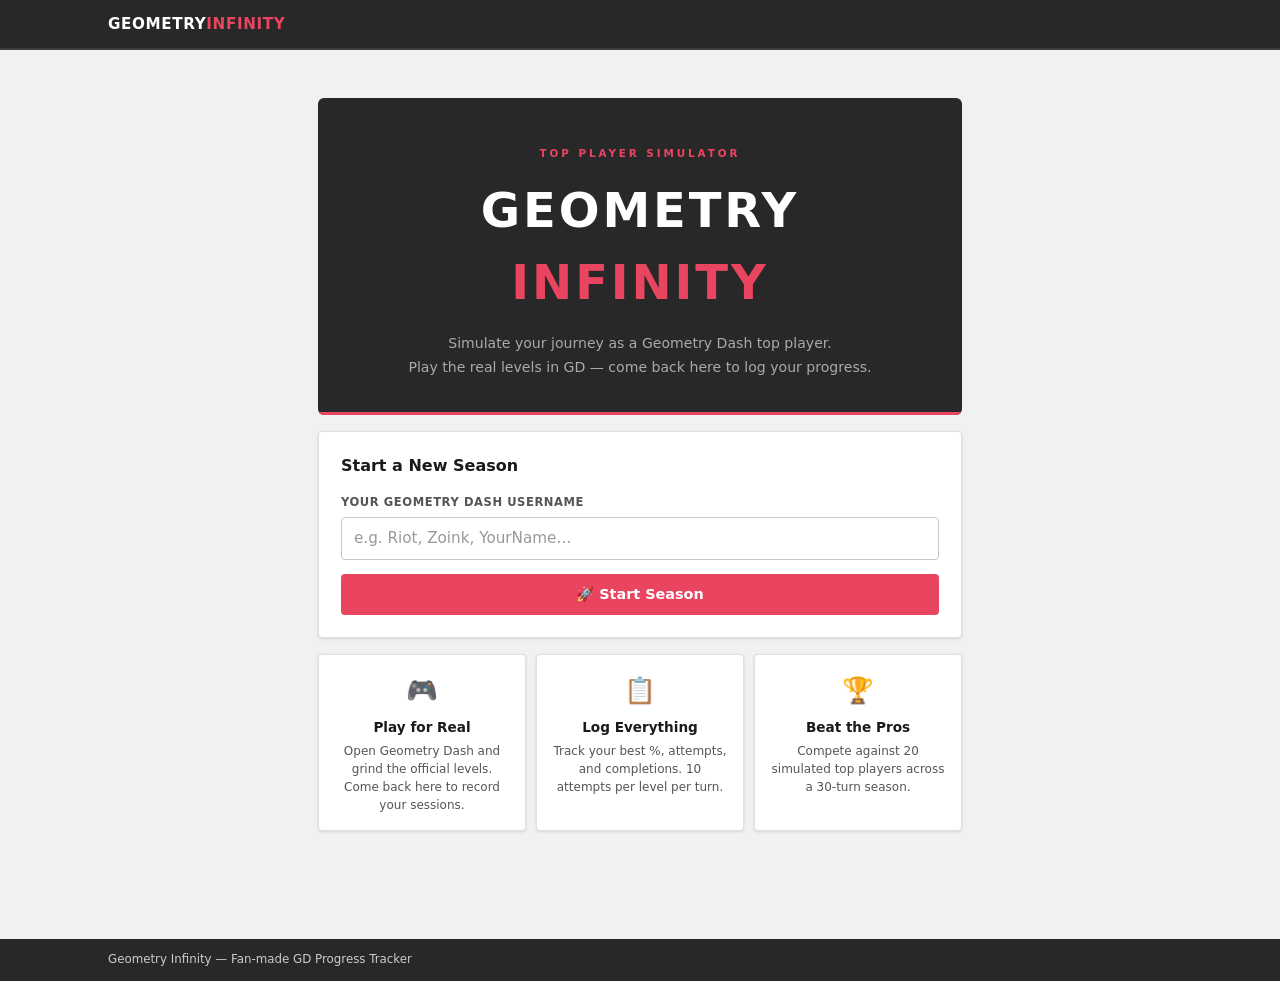
==== index.html @ 6f135b27 "Add Geometry Infinity project and README" ====
<!DOCTYPE html>
<html lang="en">
<head>
  <meta charset="UTF-8">
  <meta name="viewport" content="width=device-width, initial-scale=1.0">
  <title>Geometry Infinity</title>
  <link rel="stylesheet" href="style.css">
</head>
<body class="index-body" data-page="index">

  <header class="site-header">
    <div class="header-inner">
      <div class="logo">GEOMETRY<span>INFINITY</span></div>
    </div>
    <div class="turn-bar-wrap"><div class="turn-bar-fill" style="width:0%"></div></div>
  </header>

  <main class="index-main">

    <div class="hero-card">
      <div class="hero-eyebrow">Top Player Simulator</div>
      <h1 class="hero-title">GEOMETRY <span>INFINITY</span></h1>
      <p class="hero-desc">
        Simulate your journey as a Geometry Dash top player.<br>
        Play the real levels in GD — come back here to log your progress.
      </p>
    </div>

    <div id="continue-section" class="continue-card" style="display:none">
      <div class="continue-info">
        <div>Continue as <strong id="continue-nick">—</strong></div>
        <div class="turn-info">Turn <span id="continue-turn">?</span> / 30</div>
      </div>
      <div class="continue-btns">
        <button class="btn btn-primary btn-lg" onclick="continueGame()">▶ Continue</button>
        <button class="btn btn-ghost" onclick="confirmNewGame()">New Season</button>
      </div>
    </div>

    <div class="form-card">
      <div class="form-card-title">Start a New Season</div>
      <div class="input-group">
        <label class="input-label" for="nick-input">Your Geometry Dash Username</label>
        <input type="text" id="nick-input" class="text-input"
               placeholder="e.g. Riot, Zoink, YourName…"
               maxlength="20" autocomplete="off" spellcheck="false">
        <div id="nick-error" class="input-error" style="display:none"></div>
      </div>
      <button class="btn btn-primary btn-lg btn-full" onclick="startNewGame()">🚀 Start Season</button>
    </div>

    <div class="info-grid">
      <div class="info-card">
        <div class="info-icon">🎮</div>
        <div class="info-title">Play for Real</div>
        <div class="info-desc">Open Geometry Dash and grind the official levels. Come back here to record your sessions.</div>
      </div>
      <div class="info-card">
        <div class="info-icon">📋</div>
        <div class="info-title">Log Everything</div>
        <div class="info-desc">Track your best %, attempts, and completions. 10 attempts per level per turn.</div>
      </div>
      <div class="info-card">
        <div class="info-icon">🏆</div>
        <div class="info-title">Beat the Pros</div>
        <div class="info-desc">Compete against 20 simulated top players across a 30-turn season.</div>
      </div>
    </div>

  </main>

  <footer class="site-footer">
    <div class="footer-inner"><span>Geometry Infinity — Fan-made GD Progress Tracker</span></div>
  </footer>

  <script src="game.js"></script>
</body>
</html>
---- style.css ----
/* =====================================================
   GEOMETRY INFINITY — style.css
   Layout exato do Pointercrate: fundo claro, header escuro
   ===================================================== */

:root {
  --bg:          #f1f1f1;
  --card:        #ffffff;
  --header-bg:   #282828;
  --header-text: #cccccc;
  --accent:      #e94560;
  --accent-dark: #c0392b;
  --accent-light:#fde8ec;
  --text:        #1a1a1a;
  --text-sub:    #555555;
  --text-dim:    #999999;
  --border:      #e0e0e0;
  --border-dark: #c8c8c8;
  --tab-bar-bg:  #f9f9f9;
  --sidebar-bg:  #ffffff;
  --shadow:      0 1px 3px rgba(0,0,0,0.12);
  --shadow-md:   0 2px 8px rgba(0,0,0,0.12);
  --radius:      4px;
  --gold:        #f5a623;
  --silver:      #8e8e8e;
  --bronze:      #a0522d;
  --green:       #27ae60;
  --red-err:     #e53935;
  --transition:  0.15s ease;
}

*, *::before, *::after { box-sizing: border-box; margin: 0; padding: 0; }
html { scroll-behavior: smooth; }
body {
  font-family: 'Segoe UI', system-ui, -apple-system, sans-serif;
  background: var(--bg);
  color: var(--text);
  font-size: 14px;
  line-height: 1.5;
  min-height: 100vh;
}
input, button, select { font: inherit; }
a { color: var(--accent); text-decoration: none; }
a:hover { text-decoration: underline; }

/* ─── HEADER (dark, like Pointercrate) ─── */
.site-header {
  background: var(--header-bg);
  position: sticky;
  top: 0;
  z-index: 200;
}
.header-inner {
  max-width: 1100px;
  margin: 0 auto;
  padding: 0 18px;
  height: 48px;
  display: flex;
  align-items: center;
  justify-content: space-between;
  gap: 16px;
}
.logo {
  font-weight: 900;
  font-size: 0.95rem;
  letter-spacing: 0.04em;
  color: #ffffff;
  user-select: none;
  display: flex;
  align-items: baseline;
  gap: 0;
  flex-shrink: 0;
}
.logo span { color: var(--accent); }

.header-center {
  display: flex;
  align-items: center;
  gap: 20px;
  font-size: 0.78rem;
  color: var(--header-text);
}
.header-center strong { color: #fff; }

.header-right {
  display: flex;
  align-items: center;
  gap: 10px;
  flex-shrink: 0;
}

.turn-badge {
  font-size: 0.76rem;
  font-weight: 700;
  color: var(--header-text);
  background: rgba(255,255,255,0.1);
  border: 1px solid rgba(255,255,255,0.15);
  border-radius: 30px;
  padding: 3px 11px;
  white-space: nowrap;
}

/* Turn progress bar */
.turn-bar-wrap { height: 2px; background: rgba(255,255,255,0.1); }
.turn-bar-fill  {
  height: 100%;
  background: var(--accent);
  transition: width 0.5s ease;
}

/* ─── TAB BAR (white strip with 3 tabs, like Pointercrate) ─── */
.tab-bar {
  background: var(--tab-bar-bg);
  border-bottom: 1px solid var(--border);
}
.tab-bar-inner {
  max-width: 1100px;
  margin: 0 auto;
  padding: 0 18px;
  display: flex;
  align-items: stretch;
}
.tab-btn {
  background: none;
  border: none;
  border-bottom: 2px solid transparent;
  color: var(--text-sub);
  font-size: 0.85rem;
  font-weight: 600;
  padding: 12px 20px;
  cursor: pointer;
  transition: all var(--transition);
  white-space: nowrap;
}
.tab-btn:hover   { color: var(--text); }
.tab-btn.active  {
  color: var(--accent);
  border-bottom-color: var(--accent);
}

/* ─── PAGE CONTENT ─── */
.page-content {
  max-width: 1100px;
  margin: 0 auto;
  padding: 18px 18px 40px;
}
.tab-pane { display: none; }
.tab-pane.active { display: block; }

/* ─── MAIN LIST TAB: content + sidebar ─── */
.list-layout {
  display: grid;
  grid-template-columns: 1fr 270px;
  gap: 16px;
  align-items: start;
}

/* ─── LEVEL CARDS (exact Pointercrate look) ─── */
.level-list {
  display: flex;
  flex-direction: column;
  gap: 8px;
}

.level-card {
  display: flex;
  background: var(--card);
  border: 1px solid var(--border);
  border-radius: var(--radius);
  overflow: hidden;
  box-shadow: var(--shadow);
  transition: box-shadow var(--transition);
  min-height: 88px;
}
.level-card:hover { box-shadow: var(--shadow-md); }
.level-card.complete { border-left: 3px solid var(--green); }
.level-card.player-verified { border-left: 3px solid var(--gold); }

/* Thumbnail — left side */
.level-thumb {
  width: 135px;
  min-width: 135px;
  height: 88px;
  position: relative;
  overflow: hidden;
  flex-shrink: 0;
}
.level-thumb-img {
  width: 100%;
  height: 100%;
  object-fit: cover;
  display: block;
}
.diff-badge {
  position: absolute;
  bottom: 4px;
  right: 4px;
  font-size: 0.6rem;
  font-weight: 800;
  text-transform: uppercase;
  letter-spacing: 0.05em;
  background: rgba(0,0,0,0.65);
  color: #fff;
  padding: 1px 5px;
  border-radius: 3px;
}

/* Card info — right side */
.level-info {
  flex: 1;
  padding: 10px 14px;
  display: flex;
  flex-direction: column;
  gap: 3px;
  min-width: 0;
}

/* "#1 – Level Name" row */
.level-rank-name {
  font-size: 1.05rem;
  font-weight: 700;
  color: var(--text);
  line-height: 1.2;
  display: flex;
  align-items: center;
  gap: 8px;
  flex-wrap: wrap;
}
.level-rank-name .rank-num { color: var(--text); }
.level-id-tag {
  font-size: 0.7rem;
  font-weight: 600;
  color: var(--text-dim);
  background: #f0f0f0;
  border: 1px solid var(--border);
  padding: 1px 6px;
  border-radius: 3px;
  letter-spacing: 0.03em;
}

/* "verified by Name" row */
.level-verifier {
  font-size: 0.8rem;
  color: var(--text-sub);
}
.level-verifier a, .level-verifier .verifier-name { color: var(--accent); font-weight: 600; }

/* Status / progress row */
.level-status-row {
  font-size: 0.78rem;
  color: var(--text-sub);
  margin-top: 2px;
  display: flex;
  align-items: center;
  gap: 8px;
  flex-wrap: wrap;
}
.status-complete {
  color: var(--green);
  font-weight: 700;
}
.status-record {
  color: #e65100;
  font-weight: 700;
  background: #fff3e0;
  border: 1px solid #ffe0b2;
  border-radius: 3px;
  padding: 1px 6px;
  font-size: 0.72rem;
}
.progress-bar-wrap {
  width: 140px;
  height: 6px;
  background: #e8e8e8;
  border-radius: 3px;
  overflow: hidden;
  position: relative;
  display: inline-block;
}
.progress-bar-fill {
  height: 100%;
  background: var(--accent);
  border-radius: 3px;
  transition: width 0.4s ease;
}

/* Action button */
.level-action { margin-top: 4px; }

/* NPC tags */
.npc-progress-row { display: flex; flex-wrap: wrap; gap: 3px; margin-top: 3px; }
.npc-tag {
  font-size: 0.62rem;
  padding: 1px 5px;
  border-radius: 3px;
  border: 1px solid;
  cursor: default;
}
.npc-done { background: #edfaed; border-color: #b2dfb2; color: #2e7d32; }
.npc-wip  { background: #fff8e1; border-color: #ffe082; color: #f57f17; }
.npc-more { font-size: 0.62rem; color: var(--text-dim); align-self: center; padding: 1px 3px; }

/* Empty list message */
.list-empty {
  background: var(--card);
  border: 1px solid var(--border);
  border-radius: var(--radius);
  padding: 32px;
  text-align: center;
  color: var(--text-dim);
  font-size: 0.88rem;
  box-shadow: var(--shadow);
}

/* ─── SIDEBAR (white box, like Pointercrate's List Editors) ─── */
.sidebar { display: flex; flex-direction: column; gap: 12px; }

.sidebar-box {
  background: var(--card);
  border: 1px solid var(--border);
  border-radius: var(--radius);
  box-shadow: var(--shadow);
  overflow: hidden;
}
.sidebar-box-title {
  font-size: 0.95rem;
  font-weight: 700;
  text-align: center;
  padding: 12px 14px 10px;
  border-bottom: 1px solid var(--border);
  color: var(--text);
}
.sidebar-box-body { padding: 12px 14px; }

/* Profile stats */
.profile-stat {
  display: flex;
  justify-content: space-between;
  align-items: center;
  padding: 5px 0;
  border-bottom: 1px solid #f0f0f0;
  font-size: 0.8rem;
}
.profile-stat:last-child { border-bottom: none; }
.profile-label { color: var(--text-sub); }
.profile-value { font-weight: 700; color: var(--text); }
.profile-rank { color: var(--accent); font-size: 1rem; font-weight: 800; }

.completed-tags { display: flex; flex-wrap: wrap; gap: 4px; margin-top: 8px; }
.completed-tag {
  background: #edfaed;
  border: 1px solid #b2dfb2;
  color: #2e7d32;
  font-size: 0.64rem;
  padding: 2px 6px;
  border-radius: 3px;
}

/* Rule notice in sidebar */
.rule-notice {
  background: #fff8e1;
  border: 1px solid #ffe082;
  border-radius: var(--radius);
  padding: 10px 12px;
  font-size: 0.78rem;
  color: #5d4037;
  line-height: 1.6;
}
.rule-notice strong { color: #bf360c; }

/* ─── STATS VIEWER TAB ─── */
.stats-layout {
  display: grid;
  grid-template-columns: 260px 1fr;
  gap: 16px;
  align-items: start;
}
.stats-ranking-panel {
  background: var(--card);
  border: 1px solid var(--border);
  border-radius: var(--radius);
  box-shadow: var(--shadow);
  overflow: hidden;
}
.stats-ranking-title {
  padding: 12px 14px;
  font-weight: 700;
  font-size: 0.88rem;
  border-bottom: 1px solid var(--border);
  color: var(--text-sub);
  text-transform: uppercase;
  letter-spacing: 0.06em;
}
.stats-ranking-list { max-height: 520px; overflow-y: auto; }
.stats-row {
  display: flex;
  align-items: center;
  gap: 6px;
  padding: 7px 14px;
  border-bottom: 1px solid #f5f5f5;
  cursor: pointer;
  transition: background var(--transition);
  font-size: 0.82rem;
}
.stats-row:hover { background: var(--accent-light); }
.stats-row.selected { background: var(--accent-light); border-left: 3px solid var(--accent); }
.stats-row-num { width: 28px; font-weight: 700; color: var(--text-sub); flex-shrink: 0; }
.stats-row-name { flex: 1; font-weight: 600; overflow: hidden; text-overflow: ellipsis; white-space: nowrap; }
.stats-row-score { color: var(--text-dim); font-size: 0.75rem; white-space: nowrap; }
.stats-row.player-row { background: #fff0f3; font-weight: 700; }
.stats-row.player-row.selected { background: #ffe0e6; }

.stats-row-num.gold   { color: var(--gold); }
.stats-row-num.silver { color: var(--silver); }
.stats-row-num.bronze { color: var(--bronze); }

.stats-profile-panel {
  background: var(--card);
  border: 1px solid var(--border);
  border-radius: var(--radius);
  box-shadow: var(--shadow);
  padding: 20px 24px;
}
.stats-profile-name {
  font-size: 1.4rem;
  font-weight: 800;
  margin-bottom: 14px;
  color: var(--text);
}
.stats-profile-meta {
  display: grid;
  grid-template-columns: 1fr 1fr;
  gap: 14px;
  margin-bottom: 18px;
}
.stats-meta-box {
  border: 1px solid var(--border);
  border-radius: var(--radius);
  padding: 10px;
  text-align: center;
}
.stats-meta-label { font-size: 0.7rem; color: var(--text-dim); text-transform: uppercase; letter-spacing: 0.05em; margin-bottom: 4px; }
.stats-meta-value { font-size: 1.2rem; font-weight: 800; color: var(--text); }
.stats-meta-value.accent { color: var(--accent); }

.stats-completed-title {
  font-size: 0.72rem;
  font-weight: 800;
  text-transform: uppercase;
  letter-spacing: 0.06em;
  color: var(--text-dim);
  margin-bottom: 8px;
  padding-bottom: 5px;
  border-bottom: 1px solid var(--border);
}
.stats-completed-list {
  font-size: 0.82rem;
  color: var(--text-sub);
  line-height: 1.8;
}
.stats-completed-list strong { color: var(--text); font-size: 0.9rem; }

/* ─── SEASON TAB ─── */
.season-layout { display: grid; grid-template-columns: 1fr 1fr; gap: 16px; align-items: start; }
.season-box {
  background: var(--card);
  border: 1px solid var(--border);
  border-radius: var(--radius);
  box-shadow: var(--shadow);
  overflow: hidden;
}
.season-box-title {
  font-size: 0.88rem;
  font-weight: 700;
  text-transform: uppercase;
  letter-spacing: 0.06em;
  padding: 12px 16px;
  border-bottom: 1px solid var(--border);
  color: var(--text-sub);
}
.season-box-body { padding: 14px 16px; }

/* Season rules list */
.rules-list { list-style: none; display: flex; flex-direction: column; gap: 8px; }
.rules-list li {
  display: flex;
  align-items: flex-start;
  gap: 8px;
  font-size: 0.82rem;
  color: var(--text-sub);
  line-height: 1.5;
}
.rules-list li::before { content: '→'; color: var(--accent); font-weight: 700; flex-shrink: 0; margin-top: 1px; }
.rules-list strong { color: var(--text); }

/* Upcoming levels in season tab */
.upcoming-list { display: flex; flex-direction: column; gap: 6px; }
.upcoming-card {
  display: flex;
  align-items: center;
  gap: 12px;
  padding: 10px 12px;
  background: #f9f9f9;
  border: 1px solid var(--border);
  border-radius: var(--radius);
}
.upcoming-thumb {
  width: 64px;
  height: 44px;
  border-radius: 3px;
  overflow: hidden;
  flex-shrink: 0;
  position: relative;
}
.upcoming-thumb img { width: 100%; height: 100%; object-fit: cover; display: block; }
.upcoming-info { flex: 1; min-width: 0; }
.upcoming-name { font-weight: 700; font-size: 0.85rem; color: var(--text); }
.upcoming-meta { font-size: 0.72rem; color: var(--text-dim); margin-top: 1px; }
.upcoming-meta strong { color: var(--accent); }
.upcoming-verified-badge {
  font-size: 0.7rem;
  font-weight: 700;
  background: #fff8e1;
  border: 1px solid #ffe082;
  color: #e65100;
  padding: 2px 7px;
  border-radius: 20px;
}

/* ─── BUTTONS ─── */
.btn {
  display: inline-flex;
  align-items: center;
  gap: 5px;
  padding: 6px 14px;
  border: none;
  border-radius: var(--radius);
  cursor: pointer;
  font-weight: 600;
  font-size: 0.78rem;
  transition: all var(--transition);
  white-space: nowrap;
  user-select: none;
}
.btn:disabled { opacity: 0.4; cursor: not-allowed !important; }
.btn-primary { background: var(--accent); color: #fff; }
.btn-primary:hover:not(:disabled) { background: var(--accent-dark); }
.btn-ghost { background: transparent; color: var(--text-sub); border: 1px solid var(--border); }
.btn-ghost:hover:not(:disabled) { background: var(--bg); }
.btn-danger { background: var(--red-err); color: #fff; }
.btn-danger:hover:not(:disabled) { background: #c62828; }
.btn-sm  { padding: 4px 10px; font-size: 0.72rem; }
.btn-lg  { padding: 10px 22px; font-size: 0.9rem; }
.btn-full { width: 100%; justify-content: center; }
.btn-advance {
  background: var(--accent);
  color: #fff;
  border: none;
  font-weight: 700;
  font-size: 0.8rem;
  padding: 6px 14px;
  border-radius: var(--radius);
  cursor: pointer;
  transition: background var(--transition);
}
.btn-advance:hover:not(:disabled) { background: var(--accent-dark); }
.btn-advance:disabled { opacity: 0.4; cursor: not-allowed; }

/* ─── FOOTER ─── */
.site-footer {
  margin-top: 30px;
  background: var(--header-bg);
  color: var(--header-text);
}
.footer-inner {
  max-width: 1100px;
  margin: 0 auto;
  padding: 12px 18px;
  display: flex;
  align-items: center;
  justify-content: space-between;
  font-size: 0.74rem;
}

/* ─── INDEX PAGE ─── */
.index-body { background: #f1f1f1; }
.index-main {
  max-width: 680px;
  margin: 48px auto;
  padding: 0 18px 60px;
  display: flex;
  flex-direction: column;
  gap: 16px;
}
.hero-card {
  background: var(--header-bg);
  border-radius: 6px;
  padding: 48px 28px 36px;
  text-align: center;
  color: #fff;
  position: relative;
  overflow: hidden;
}
.hero-card::after {
  content: '';
  position: absolute;
  bottom: 0; left: 0; right: 0;
  height: 3px;
  background: var(--accent);
}
.hero-eyebrow {
  font-size: 0.65rem;
  letter-spacing: 0.28em;
  color: var(--accent);
  font-weight: 800;
  text-transform: uppercase;
  margin-bottom: 12px;
}
.hero-title {
  font-size: clamp(1.8rem, 5vw, 3rem);
  font-weight: 900;
  letter-spacing: 0.06em;
  margin-bottom: 14px;
  color: #fff;
}
.hero-title span { color: var(--accent); }
.hero-desc { color: #aaa; font-size: 0.88rem; line-height: 1.7; }

.form-card {
  background: var(--card);
  border: 1px solid var(--border);
  border-radius: var(--radius);
  box-shadow: var(--shadow);
  padding: 22px;
}
.form-card-title { font-size: 1rem; font-weight: 700; margin-bottom: 16px; }
.input-label {
  display: block;
  font-size: 0.72rem;
  color: var(--text-sub);
  font-weight: 700;
  letter-spacing: 0.05em;
  text-transform: uppercase;
  margin-bottom: 5px;
}
.text-input {
  width: 100%;
  padding: 9px 12px;
  background: #fff;
  border: 1px solid var(--border-dark);
  border-radius: var(--radius);
  color: var(--text);
  font-size: 0.95rem;
  transition: border-color var(--transition);
}
.text-input:focus { outline: none; border-color: var(--accent); box-shadow: 0 0 0 3px rgba(233,69,96,0.1); }
.text-input::placeholder { color: var(--text-dim); }
.input-error { margin-top: 5px; font-size: 0.76rem; color: var(--accent); font-weight: 600; }
.input-group { margin-bottom: 14px; }

.continue-card {
  background: var(--card);
  border: 1px solid #ffe082;
  border-radius: var(--radius);
  box-shadow: var(--shadow);
  padding: 16px 22px;
  display: flex;
  align-items: center;
  justify-content: space-between;
  gap: 14px;
  flex-wrap: wrap;
}
.continue-info { font-size: 0.9rem; }
.continue-info strong { color: var(--accent); }
.continue-info .turn-info { font-size: 0.8rem; color: var(--text-sub); margin-top: 2px; }
.continue-btns { display: flex; gap: 8px; }

.info-grid { display: grid; grid-template-columns: repeat(3,1fr); gap: 10px; }
.info-card {
  background: var(--card);
  border: 1px solid var(--border);
  border-radius: var(--radius);
  box-shadow: var(--shadow);
  padding: 16px;
  text-align: center;
}
.info-icon  { font-size: 1.6rem; margin-bottom: 7px; }
.info-title { font-weight: 700; font-size: 0.85rem; margin-bottom: 5px; }
.info-desc  { font-size: 0.75rem; color: var(--text-sub); line-height: 1.5; }

/* ─── MODALS ─── */
.modal-overlay {
  position: fixed;
  inset: 0;
  background: rgba(0,0,0,0.5);
  z-index: 1000;
  display: flex;
  align-items: center;
  justify-content: center;
  padding: 20px;
  opacity: 0;
  pointer-events: none;
  transition: opacity 0.18s ease;
}
.modal-overlay.active { opacity: 1; pointer-events: all; }
.modal-box {
  background: var(--card);
  border: 1px solid var(--border);
  border-radius: 6px;
  width: 100%;
  max-width: 460px;
  max-height: 90vh;
  overflow-y: auto;
  box-shadow: 0 8px 40px rgba(0,0,0,0.2);
  transform: translateY(12px);
  transition: transform 0.2s cubic-bezier(0.34,1.56,0.64,1);
}
.modal-overlay.active .modal-box { transform: translateY(0); }
.modal-gameover { max-width: 520px; }
.modal-header {
  display: flex;
  align-items: center;
  justify-content: space-between;
  padding: 14px 18px;
  border-bottom: 1px solid var(--border);
}
.modal-header h2 { font-size: 1.05rem; }
.modal-header h3 { font-size: 0.95rem; }
.modal-close {
  background: none; border: none; color: var(--text-dim);
  cursor: pointer; font-size: 0.95rem; padding: 2px 5px; border-radius: 3px;
}
.modal-close:hover { color: var(--text); background: #f0f0f0; }
.modal-body { padding: 18px; }
.modal-footer {
  padding: 12px 18px;
  border-top: 1px solid var(--border);
  display: flex;
  gap: 8px;
  justify-content: flex-end;
}
.form-note {
  background: #e8f4fd;
  border: 1px solid #90caf9;
  border-radius: var(--radius);
  padding: 9px 12px;
  font-size: 0.78rem;
  color: #1565c0;
  margin-bottom: 14px;
}
.form-group { margin-bottom: 13px; }
.form-label {
  display: block;
  font-size: 0.72rem;
  color: var(--text-sub);
  font-weight: 700;
  letter-spacing: 0.05em;
  text-transform: uppercase;
  margin-bottom: 5px;
}
.form-input {
  width: 100%;
  padding: 8px 11px;
  background: #fff;
  border: 1px solid var(--border-dark);
  border-radius: var(--radius);
  color: var(--text);
  font-size: 0.9rem;
  transition: border-color var(--transition);
}
.form-input:focus { outline: none; border-color: var(--accent); box-shadow: 0 0 0 3px rgba(233,69,96,0.1); }
.form-checkbox-label {
  display: flex; align-items: center; gap: 8px;
  cursor: pointer; font-size: 0.85rem; font-weight: 600; color: var(--text);
}
.form-checkbox-label input[type="checkbox"] { width: 15px; height: 15px; accent-color: var(--accent); cursor: pointer; }

/* Warning */
.modal-warning-text { font-size: 0.85rem; color: var(--text-sub); margin-bottom: 8px; line-height: 1.6; }
.danger-text { color: var(--accent) !important; font-weight: 700; }

/* Turn events */
.turn-events-title {
  font-size: 0.7rem; text-transform: uppercase; letter-spacing: 0.07em;
  color: var(--text-dim); font-weight: 700; margin-bottom: 9px;
}
.turn-events { display: flex; flex-direction: column; gap: 6px; }
.turn-event {
  padding: 7px 10px;
  background: #f9f9f9;
  border-radius: 4px;
  font-size: 0.83rem;
  border-left: 3px solid var(--border-dark);
}
.turn-event-npc_complete { border-left-color: #f5a623; color: #7c5e00; }
.turn-event-npc_record   { border-left-color: #ff9800; color: #e65100; }
.turn-event-list_shift   { border-left-color: #e53935; color: #b71c1c; font-weight: 700; background: #ffebee; }
.turn-event-level_unlock { border-left-color: #26a69a; color: #00695c; }
.turn-event-npc_verify   { border-left-color: #8e24aa; color: #6a1b9a; }
.turn-event-player_verify{ border-left-color: var(--accent); color: var(--accent-dark); font-weight:700; }
.turn-event-season_start { border-left-color: #1976d2; color: #0d47a1; }
.turn-event-quiet        { color: var(--text-dim); font-style: italic; }

/* Verify level name */
.verify-level-name {
  font-size: 1.2rem; font-weight: 800; text-align: center;
  color: var(--text); padding: 8px 0 4px;
}

/* Game over */
.gameover-header { justify-content: center; background: var(--accent-light); }
.go-message {
  text-align: center; font-size: 0.92rem; font-weight: 600;
  color: var(--accent-dark); padding: 10px 14px;
  background: var(--accent-light); border-radius: var(--radius); margin-bottom: 16px;
}
.go-stats { display: grid; grid-template-columns: 1fr 1fr; gap: 8px; margin-bottom: 16px; }
.go-stat { background: #f9f9f9; border: 1px solid var(--border); border-radius: var(--radius); padding: 10px; text-align: center; }
.go-stat-label { font-size: 0.64rem; text-transform: uppercase; letter-spacing: 0.06em; color: var(--text-dim); font-weight: 700; margin-bottom: 4px; }
.go-stat-value { font-size: 1rem; font-weight: 800; color: var(--text); }
.go-stat-value.accent { color: var(--accent); }
.go-ranking-title { font-size: 0.72rem; text-transform: uppercase; letter-spacing: 0.07em; color: var(--text-sub); font-weight: 700; margin-bottom: 7px; border-bottom: 1px solid var(--border); padding-bottom: 5px; }
.go-ranking { display: flex; flex-direction: column; gap: 2px; }
.go-rank-row { display: flex; align-items: center; gap: 6px; font-size: 0.8rem; padding: 4px 6px; border-radius: 3px; }
.go-player-row { background: var(--accent-light); font-weight: 700; }
.go-rank { width: 22px; font-weight: 800; color: var(--text-dim); flex-shrink: 0; }
.go-name { flex: 1; }
.go-score { color: var(--text-dim); white-space: nowrap; }
.go-levels { font-size: 0.7rem; color: var(--text-dim); white-space: nowrap; margin-left: 4px; }

/* ─── TOAST ─── */
.toast-container {
  position: fixed; bottom: 16px; right: 16px;
  z-index: 2000; display: flex; flex-direction: column;
  gap: 6px; pointer-events: none;
}
.toast {
  background: var(--header-bg); color: #fff;
  border-left: 3px solid var(--accent);
  border-radius: var(--radius); padding: 10px 14px;
  font-size: 0.82rem; font-weight: 600;
  box-shadow: 0 4px 16px rgba(0,0,0,0.25);
  opacity: 0; transform: translateX(14px);
  transition: all 0.25s ease; max-width: 280px;
}
.toast-show { opacity: 1; transform: translateX(0); }

/* ─── SCROLLBAR ─── */
::-webkit-scrollbar { width: 6px; height: 6px; }
::-webkit-scrollbar-track { background: var(--bg); }
::-webkit-scrollbar-thumb { background: #ccc; border-radius: 3px; }
::-webkit-scrollbar-thumb:hover { background: #aaa; }

@keyframes shake {
  0%,100% { transform: translateX(0); }
  20%,60%  { transform: translateX(-5px); }
  40%,80%  { transform: translateX(5px); }
}
.input-shake { animation: shake 0.45s ease; border-color: var(--accent) !important; }

/* ─── RESPONSIVE ─── */
@media (max-width: 820px) {
  .list-layout   { grid-template-columns: 1fr; }
  .stats-layout  { grid-template-columns: 1fr; }
  .season-layout { grid-template-columns: 1fr; }
  .info-grid     { grid-template-columns: 1fr; }
  .go-stats      { grid-template-columns: 1fr; }
  .page-content  { padding: 12px 12px 40px; }
  .level-thumb   { width: 100px; min-width: 100px; height: 78px; }
  .footer-inner  { flex-direction: column; gap: 8px; text-align: center; }
  .header-center { display: none; }
}
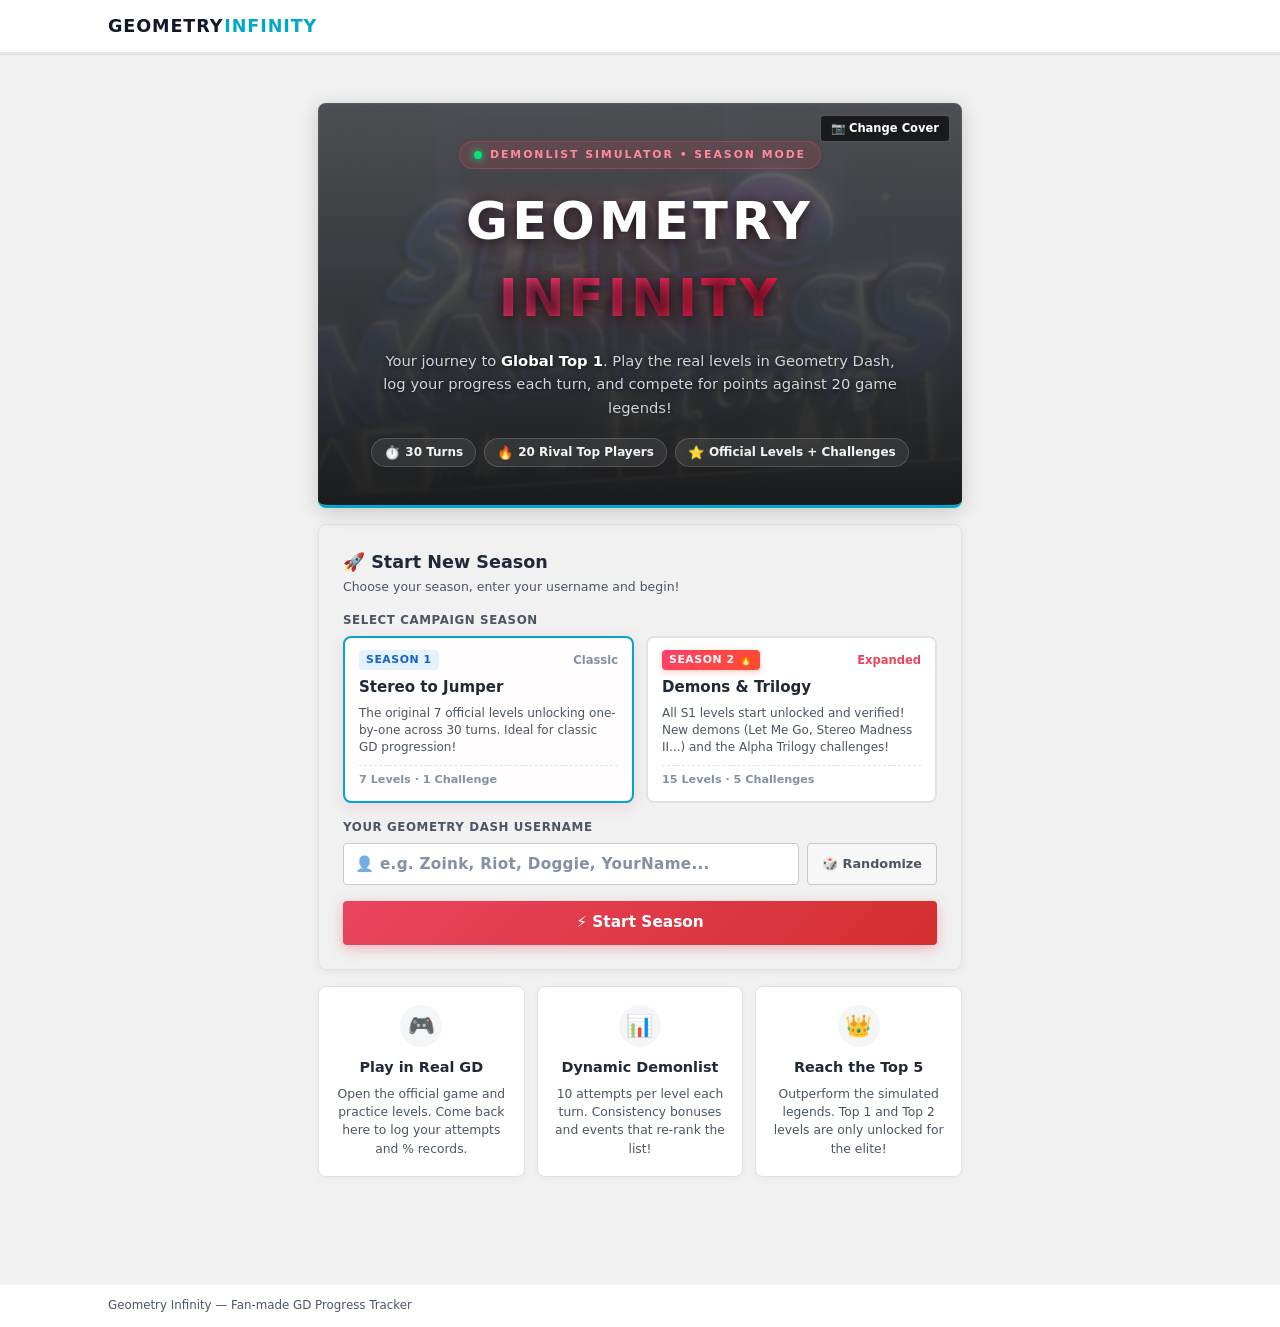
==== commit 767901db: "Atualiza simulador, temporadas e assets Co-authored-by: Copilot <223556219+Copilot@users.noreply.git" ====
--- a/index.html
+++ b/index.html
@@ -17,53 +17,189 @@
 
   <main class="index-main">
 
-    <div class="hero-card">
-      <div class="hero-eyebrow">Top Player Simulator</div>
-      <h1 class="hero-title">GEOMETRY <span>INFINITY</span></h1>
-      <p class="hero-desc">
-        Simulate your journey as a Geometry Dash top player.<br>
-        Play the real levels in GD — come back here to log your progress.
-      </p>
+    <!-- ══ MENU BANNER / HERO SECTION ══ -->
+    <div class="menu-container">
+      
+      <div class="menu-banner-wrap">
+        <img id="menu-banner-img" src="assets/levels/stereo_madness.jpg" alt="Menu Cover" class="menu-banner-img">
+        <div class="menu-banner-overlay"></div>
+        <div class="menu-banner-content">
+          <div class="hero-badge-wrap">
+            <span class="hero-pulse-dot"></span>
+            <span class="hero-eyebrow">DEMONLIST SIMULATOR • SEASON MODE</span>
+          </div>
+          <h1 class="hero-title">GEOMETRY <span class="hero-title-accent">INFINITY</span></h1>
+          <p class="hero-desc">
+            Your journey to <strong>Global Top 1</strong>. Play the real levels in Geometry Dash,<br>
+            log your progress each turn, and compete for points against 20 game legends!
+          </p>
+          <div class="hero-features-chips">
+            <span class="chip"><span class="chip-icon">⏱️</span> 30 Turns</span>
+            <span class="chip"><span class="chip-icon">🔥</span> 20 Rival Top Players</span>
+            <span class="chip"><span class="chip-icon">⭐</span> Official Levels + Challenges</span>
+          </div>
+        </div>
+        <button class="btn btn-ghost btn-sm menu-img-btn" onclick="openMenuImageModal()" title="Customize Banner Image">
+          📷 Change Cover
+        </button>
+      </div>
+
+      <!-- ══ CONTINUE CARD (Shown when there is an active save) ══ -->
+      <div id="continue-section" class="continue-card menu-continue-card" style="display:none">
+        <div class="continue-header">
+          <div class="continue-player-avatar">🎮</div>
+          <div class="continue-info">
+            <div class="continue-greeting">Season in Progress</div>
+            <div class="continue-name-row">
+              <strong id="continue-nick" class="continue-nick-text">—</strong>
+              <span id="continue-season-badge" class="continue-badge season-badge">Season 1</span>
+              <span id="continue-rank-badge" class="continue-badge rank-badge">Rank #—</span>
+              <span id="continue-score-badge" class="continue-badge score-badge">0 pts</span>
+            </div>
+          </div>
+        </div>
+        
+        <div class="continue-progress-box">
+          <div class="continue-turn-label">
+            <span>Season Progress</span>
+            <span>Turn <strong id="continue-turn">1</strong> / 30</span>
+          </div>
+          <div class="continue-bar-track">
+            <div id="continue-turn-bar" class="continue-bar-fill" style="width: 3.3%"></div>
+          </div>
+        </div>
+
+        <div class="continue-btns">
+          <button class="btn btn-primary btn-lg continue-btn-play" onclick="continueGame()">
+            <span>▶ Continue Season</span>
+          </button>
+          <button class="btn btn-ghost continue-btn-reset" onclick="confirmNewGame()" title="Start from scratch">
+            🔄 New Season
+          </button>
+        </div>
+      </div>
+
+      <!-- ══ NEW SEASON CARD ══ -->
+      <div class="form-card menu-form-card">
+        <div class="form-card-header">
+          <div class="form-card-title">🚀 Start New Season</div>
+          <span class="form-card-subtitle">Choose your season, enter your username and begin!</span>
+        </div>
+
+        <div class="input-group">
+          <label class="input-label">Select Campaign Season</label>
+          <div class="season-selector-grid">
+            <label class="season-choice-card active" id="season-choice-1" onclick="setSeasonSelection(1)">
+              <input type="radio" name="seasonChoice" value="1" checked style="display:none">
+              <div class="season-choice-top">
+                <span class="season-choice-tag s1">SEASON 1</span>
+                <span class="season-choice-status">Classic</span>
+              </div>
+              <div class="season-choice-title">Stereo to Jumper</div>
+              <div class="season-choice-desc">The original 7 official levels unlocking one-by-one across 30 turns. Ideal for classic GD progression!</div>
+              <div class="season-choice-chips">
+                <span>7 Levels</span> · <span>1 Challenge</span>
+              </div>
+            </label>
+
+            <label class="season-choice-card" id="season-choice-2" onclick="setSeasonSelection(2)">
+              <input type="radio" name="seasonChoice" value="2" style="display:none">
+              <div class="season-choice-top">
+                <span class="season-choice-tag s2">SEASON 2 🔥</span>
+                <span class="season-choice-status s2-status">Expanded</span>
+              </div>
+              <div class="season-choice-title">Demons & Trilogy</div>
+              <div class="season-choice-desc">All S1 levels start unlocked and verified! New demons (Let Me Go, Stereo Madness II...) and the Alpha Trilogy challenges!</div>
+              <div class="season-choice-chips">
+                <span>15 Levels</span> · <span>5 Challenges</span>
+              </div>
+            </label>
+          </div>
+        </div>
+
+        <div class="input-group">
+          <label class="input-label" for="nick-input">Your Geometry Dash Username</label>
+          <div class="input-with-button">
+            <span class="input-icon">👤</span>
+            <input type="text" id="nick-input" class="text-input modern-input"
+                   placeholder="e.g. Zoink, Riot, Doggie, YourName..."
+                   maxlength="20" autocomplete="off" spellcheck="false">
+            <button type="button" class="btn btn-ghost btn-sm btn-random-nick" onclick="randomizeNick()" title="Randomize Player Name">
+              🎲 Randomize
+            </button>
+          </div>
+          <div id="nick-error" class="input-error" style="display:none"></div>
+        </div>
+        <button class="btn btn-primary btn-lg btn-full btn-start-season" onclick="startNewGame()">
+          ⚡ Start Season
+        </button>
+      </div>
+
+      <!-- ══ INFO HIGHLIGHTS ══ -->
+      <div class="info-grid">
+        <div class="info-card">
+          <div class="info-icon-wrapper">🎮</div>
+          <div class="info-title">Play in Real GD</div>
+          <div class="info-desc">Open the official game and practice levels. Come back here to log your attempts and % records.</div>
+        </div>
+        <div class="info-card">
+          <div class="info-icon-wrapper">📊</div>
+          <div class="info-title">Dynamic Demonlist</div>
+          <div class="info-desc">10 attempts per level each turn. Consistency bonuses and events that re-rank the list!</div>
+        </div>
+        <div class="info-card">
+          <div class="info-icon-wrapper">👑</div>
+          <div class="info-title">Reach the Top 5</div>
+          <div class="info-desc">Outperform the simulated legends. Top 1 and Top 2 levels are only unlocked for the elite!</div>
+        </div>
+      </div>
+
     </div>
 
-    <div id="continue-section" class="continue-card" style="display:none">
-      <div class="continue-info">
-        <div>Continue as <strong id="continue-nick">—</strong></div>
-        <div class="turn-info">Turn <span id="continue-turn">?</span> / 30</div>
-      </div>
-      <div class="continue-btns">
-        <button class="btn btn-primary btn-lg" onclick="continueGame()">▶ Continue</button>
-        <button class="btn btn-ghost" onclick="confirmNewGame()">New Season</button>
-      </div>
-    </div>
-
-    <div class="form-card">
-      <div class="form-card-title">Start a New Season</div>
-      <div class="input-group">
-        <label class="input-label" for="nick-input">Your Geometry Dash Username</label>
-        <input type="text" id="nick-input" class="text-input"
-               placeholder="e.g. Riot, Zoink, YourName…"
-               maxlength="20" autocomplete="off" spellcheck="false">
-        <div id="nick-error" class="input-error" style="display:none"></div>
-      </div>
-      <button class="btn btn-primary btn-lg btn-full" onclick="startNewGame()">🚀 Start Season</button>
-    </div>
-
-    <div class="info-grid">
-      <div class="info-card">
-        <div class="info-icon">🎮</div>
-        <div class="info-title">Play for Real</div>
-        <div class="info-desc">Open Geometry Dash and grind the official levels. Come back here to record your sessions.</div>
-      </div>
-      <div class="info-card">
-        <div class="info-icon">📋</div>
-        <div class="info-title">Log Everything</div>
-        <div class="info-desc">Track your best %, attempts, and completions. 10 attempts per level per turn.</div>
-      </div>
-      <div class="info-card">
-        <div class="info-icon">🏆</div>
-        <div class="info-title">Beat the Pros</div>
-        <div class="info-desc">Compete against 20 simulated top players across a 30-turn season.</div>
+    <!-- ══ MODAL: Customize Menu Image ══ -->
+    <div id="menu-image-modal" class="modal-overlay" onclick="if(event.target===this)closeMenuImageModal()">
+      <div class="modal-box">
+        <div class="modal-header">
+          <h3>📷 Customize Cover Image</h3>
+          <button class="modal-close" onclick="closeMenuImageModal()">✕</button>
+        </div>
+        <div class="modal-body">
+          <div class="form-note">
+            Choose a quick preset from official levels or enter a custom image via URL or upload!
+          </div>
+
+          <!-- Quick Presets -->
+          <div class="form-group">
+            <label class="form-label">Choose Official Level</label>
+            <div class="cover-presets-grid">
+              <button type="button" class="preset-btn" onclick="setPresetCover('assets/levels/stereo_madness.jpg')">Stereo Madness</button>
+              <button type="button" class="preset-btn" onclick="setPresetCover('assets/levels/back_on_track.jpg')">Back on Track</button>
+              <button type="button" class="preset-btn" onclick="setPresetCover('assets/levels/polargeist.jpg')">Polargeist</button>
+              <button type="button" class="preset-btn" onclick="setPresetCover('assets/levels/dry_out.jpg')">Dry Out</button>
+              <button type="button" class="preset-btn" onclick="setPresetCover('assets/levels/base_after_base.jpg')">Base After Base</button>
+              <button type="button" class="preset-btn" onclick="setPresetCover('assets/levels/cant_let_go.jpg')">Can't Let Go</button>
+              <button type="button" class="preset-btn" onclick="setPresetCover('assets/levels/jumper.jpg')">Jumper</button>
+            </div>
+          </div>
+
+          <div class="form-group">
+            <label class="form-label" for="menu-img-url-input">Or Web Image URL</label>
+            <input type="url" id="menu-img-url-input" class="form-input" placeholder="https://example.com/image.png" oninput="previewMenuImageUrl(this.value)">
+          </div>
+          <div class="form-group">
+            <label class="form-label">Or Upload from Computer</label>
+            <input type="file" id="menu-img-file-input" class="form-input" accept="image/*" onchange="previewMenuImageFile(event)">
+          </div>
+          <div class="menu-preview-wrap">
+            <div style="font-size:0.75rem;color:var(--text-dim);margin-bottom:6px">Cover Preview:</div>
+            <img id="menu-img-preview" src="assets/levels/stereo_madness.jpg" alt="Preview" style="max-width:100%;max-height:140px;border-radius:6px;object-fit:cover;border:1px solid var(--border)">
+          </div>
+        </div>
+        <div class="modal-footer">
+          <button class="btn btn-ghost" onclick="resetMenuImageDefault()">Default</button>
+          <button class="btn btn-ghost" onclick="closeMenuImageModal()">Cancel</button>
+          <button class="btn btn-primary" onclick="saveMenuImage()">Save Cover</button>
+        </div>
       </div>
     </div>
 
--- a/style.css
+++ b/style.css
@@ -1,31 +1,32 @@
 /* =====================================================
    GEOMETRY INFINITY — style.css
-   Layout exato do Pointercrate: fundo claro, header escuro
+   Authentic Pointercrate layout & design
    ===================================================== */
 
 :root {
-  --bg:          #f1f1f1;
+  --bg:          #fafafa;
   --card:        #ffffff;
-  --header-bg:   #282828;
-  --header-text: #cccccc;
-  --accent:      #e94560;
-  --accent-dark: #c0392b;
-  --accent-light:#fde8ec;
-  --text:        #1a1a1a;
-  --text-sub:    #555555;
-  --text-dim:    #999999;
-  --border:      #e0e0e0;
-  --border-dark: #c8c8c8;
-  --tab-bar-bg:  #f9f9f9;
+  --header-bg:   #ffffff;
+  --header-text: #4a5568;
+  --accent:      #00a8cc;
+  --accent-dark: #008ba3;
+  --accent-light:#e0f7fa;
+  --text:        #1f2937;
+  --text-sub:    #4b5563;
+  --text-dim:    #8291a5;
+  --border:      #dce2e8;
+  --border-dark: #c2cbd4;
+  --border-dash: #cfd8dc;
+  --tab-bar-bg:  #ffffff;
   --sidebar-bg:  #ffffff;
-  --shadow:      0 1px 3px rgba(0,0,0,0.12);
-  --shadow-md:   0 2px 8px rgba(0,0,0,0.12);
+  --shadow:      0 1px 3px rgba(0,0,0,0.06);
+  --shadow-md:   0 3px 10px rgba(0,0,0,0.08);
   --radius:      4px;
-  --gold:        #f5a623;
-  --silver:      #8e8e8e;
-  --bronze:      #a0522d;
-  --green:       #27ae60;
-  --red-err:     #e53935;
+  --gold:        #f59e0b;
+  --silver:      #9ca3af;
+  --bronze:      #b45309;
+  --green:       #10b981;
+  --red-err:     #ef4444;
   --transition:  0.15s ease;
 }
 
@@ -43,18 +44,20 @@
 a { color: var(--accent); text-decoration: none; }
 a:hover { text-decoration: underline; }
 
-/* ─── HEADER (dark, like Pointercrate) ─── */
+/* ─── HEADER (Clean White, Authentic Pointercrate) ─── */
 .site-header {
   background: var(--header-bg);
+  border-bottom: 1px solid var(--border);
   position: sticky;
   top: 0;
   z-index: 200;
+  box-shadow: 0 1px 2px rgba(0,0,0,0.03);
 }
 .header-inner {
   max-width: 1100px;
   margin: 0 auto;
   padding: 0 18px;
-  height: 48px;
+  height: 52px;
   display: flex;
   align-items: center;
   justify-content: space-between;
@@ -62,13 +65,13 @@
 }
 .logo {
   font-weight: 900;
-  font-size: 0.95rem;
-  letter-spacing: 0.04em;
-  color: #ffffff;
+  font-size: 1.1rem;
+  letter-spacing: 0.05em;
+  color: #111827;
   user-select: none;
   display: flex;
   align-items: baseline;
-  gap: 0;
+  gap: 1px;
   flex-shrink: 0;
 }
 .logo span { color: var(--accent); }
@@ -76,11 +79,11 @@
 .header-center {
   display: flex;
   align-items: center;
-  gap: 20px;
-  font-size: 0.78rem;
+  gap: 14px;
+  font-size: 0.82rem;
   color: var(--header-text);
 }
-.header-center strong { color: #fff; }
+.header-center strong { color: #111827; }
 
 .header-right {
   display: flex;
@@ -92,23 +95,23 @@
 .turn-badge {
   font-size: 0.76rem;
   font-weight: 700;
-  color: var(--header-text);
-  background: rgba(255,255,255,0.1);
-  border: 1px solid rgba(255,255,255,0.15);
+  color: #374151;
+  background: #f3f4f6;
+  border: 1px solid var(--border);
   border-radius: 30px;
-  padding: 3px 11px;
+  padding: 3px 12px;
   white-space: nowrap;
 }
 
 /* Turn progress bar */
-.turn-bar-wrap { height: 2px; background: rgba(255,255,255,0.1); }
+.turn-bar-wrap { height: 2px; background: #e5e7eb; }
 .turn-bar-fill  {
   height: 100%;
-  background: var(--accent);
+  background: linear-gradient(90deg, var(--accent), #2563eb);
   transition: width 0.5s ease;
 }
 
-/* ─── TAB BAR (white strip with 3 tabs, like Pointercrate) ─── */
+/* ─── TAB BAR (White strip with Pointercrate styling) ─── */
 .tab-bar {
   background: var(--tab-bar-bg);
   border-bottom: 1px solid var(--border);
@@ -124,25 +127,26 @@
   background: none;
   border: none;
   border-bottom: 2px solid transparent;
-  color: var(--text-sub);
-  font-size: 0.85rem;
+  color: #4b5563;
+  font-size: 0.88rem;
   font-weight: 600;
-  padding: 12px 20px;
+  padding: 12px 22px;
   cursor: pointer;
   transition: all var(--transition);
   white-space: nowrap;
 }
-.tab-btn:hover   { color: var(--text); }
+.tab-btn:hover   { color: #111827; }
 .tab-btn.active  {
-  color: var(--accent);
-  border-bottom-color: var(--accent);
+  color: #111827;
+  font-weight: 700;
+  border-bottom: 3px solid var(--accent);
 }
 
 /* ─── PAGE CONTENT ─── */
 .page-content {
   max-width: 1100px;
   margin: 0 auto;
-  padding: 18px 18px 40px;
+  padding: 20px 18px 48px;
 }
 .tab-pane { display: none; }
 .tab-pane.active { display: block; }
@@ -150,40 +154,48 @@
 /* ─── MAIN LIST TAB: content + sidebar ─── */
 .list-layout {
   display: grid;
-  grid-template-columns: 1fr 270px;
-  gap: 16px;
+  grid-template-columns: 1fr 280px;
+  gap: 18px;
   align-items: start;
 }
 
-/* ─── LEVEL CARDS (exact Pointercrate look) ─── */
+/* ─── LEVEL CARDS (Exact Pointercrate Dashed Look) ─── */
 .level-list {
   display: flex;
   flex-direction: column;
-  gap: 8px;
+  gap: 12px;
 }
 
 .level-card {
   display: flex;
   background: var(--card);
-  border: 1px solid var(--border);
+  border: 1px dashed var(--border-dash);
   border-radius: var(--radius);
   overflow: hidden;
-  box-shadow: var(--shadow);
-  transition: box-shadow var(--transition);
-  min-height: 88px;
-}
-.level-card:hover { box-shadow: var(--shadow-md); }
-.level-card.complete { border-left: 3px solid var(--green); }
-.level-card.player-verified { border-left: 3px solid var(--gold); }
-
-/* Thumbnail — left side */
+  box-shadow: 0 1px 3px rgba(0,0,0,0.03);
+  transition: all var(--transition);
+  min-height: 102px;
+}
+.level-card:hover {
+  border-color: #a0aec0;
+  box-shadow: var(--shadow-md);
+}
+.level-card.complete {
+  border-left: 4px solid var(--green) !important;
+}
+.level-card.player-verified {
+  border-left: 4px solid var(--gold) !important;
+}
+
+/* Thumbnail — left side (Pointercrate 16:9 proportion) */
 .level-thumb {
-  width: 135px;
-  min-width: 135px;
-  height: 88px;
+  width: 170px;
+  min-width: 170px;
+  height: 102px;
   position: relative;
   overflow: hidden;
   flex-shrink: 0;
+  background: #111;
 }
 .level-thumb-img {
   width: 100%;
@@ -199,7 +211,7 @@
   font-weight: 800;
   text-transform: uppercase;
   letter-spacing: 0.05em;
-  background: rgba(0,0,0,0.65);
+  background: rgba(0,0,0,0.75);
   color: #fff;
   padding: 1px 5px;
   border-radius: 3px;
@@ -208,42 +220,77 @@
 /* Card info — right side */
 .level-info {
   flex: 1;
-  padding: 10px 14px;
+  padding: 10px 16px;
   display: flex;
   flex-direction: column;
+  justify-content: center;
   gap: 3px;
   min-width: 0;
 }
 
 /* "#1 – Level Name" row */
 .level-rank-name {
-  font-size: 1.05rem;
-  font-weight: 700;
-  color: var(--text);
-  line-height: 1.2;
+  font-size: 1.15rem;
+  font-weight: 800;
+  color: #111827;
+  line-height: 1.25;
   display: flex;
   align-items: center;
   gap: 8px;
   flex-wrap: wrap;
 }
-.level-rank-name .rank-num { color: var(--text); }
+.level-points-row {
+  font-size: 0.76rem;
+  color: #6b7280;
+  font-weight: 600;
+}
 .level-id-tag {
-  font-size: 0.7rem;
-  font-weight: 600;
-  color: var(--text-dim);
-  background: #f0f0f0;
+  font-size: 0.68rem;
+  font-weight: 700;
+  color: #4b5563;
+  background: #f3f4f6;
   border: 1px solid var(--border);
-  padding: 1px 6px;
+  padding: 1px 7px;
   border-radius: 3px;
-  letter-spacing: 0.03em;
+  letter-spacing: 0.02em;
+}
+.level-id-tag-lg {
+  display: inline-flex;
+  align-items: center;
+  gap: 6px;
+  font-size: 0.8rem;
+  font-weight: 700;
+  color: #1e3a8a;
+  background: #dbeafe;
+  border: 1px solid #bfdbfe;
+  padding: 3px 10px;
+  border-radius: 4px;
+}
+.level-id-tag-lg.official {
+  color: #065f46;
+  background: #d1fae5;
+  border-color: #a7f3d0;
 }
 
 /* "verified by Name" row */
 .level-verifier {
-  font-size: 0.8rem;
-  color: var(--text-sub);
-}
-.level-verifier a, .level-verifier .verifier-name { color: var(--accent); font-weight: 600; }
+  font-size: 0.82rem;
+  color: #4b5563;
+  margin-top: 1px;
+}
+.level-verifier .verifier-name {
+  color: #111827;
+  font-weight: 700;
+  text-decoration: underline;
+  text-decoration-color: #9ca3af;
+}
+.level-points-range {
+  font-size: 0.74rem;
+  color: #78909c;
+  margin-top: 2px;
+  font-weight: 500;
+  letter-spacing: 0.01em;
+}
 
 /* Status / progress row */
 .level-status-row {
@@ -260,10 +307,10 @@
   font-weight: 700;
 }
 .status-record {
-  color: #e65100;
-  font-weight: 700;
-  background: #fff3e0;
-  border: 1px solid #ffe0b2;
+  color: #b45309;
+  font-weight: 700;
+  background: #fef3c7;
+  border: 1px solid #fde68a;
   border-radius: 3px;
   padding: 1px 6px;
   font-size: 0.72rem;
@@ -317,9 +364,9 @@
 
 .sidebar-box {
   background: var(--card);
-  border: 1px solid var(--border);
+  border: 1px dashed var(--border-dash);
   border-radius: var(--radius);
-  box-shadow: var(--shadow);
+  box-shadow: 0 1px 3px rgba(0,0,0,0.03);
   overflow: hidden;
 }
 .sidebar-box-title {
@@ -608,85 +655,335 @@
   height: 3px;
   background: var(--accent);
 }
+.hero-badge-wrap {
+  display: inline-flex;
+  align-items: center;
+  gap: 8px;
+  background: rgba(233, 69, 96, 0.15);
+  border: 1px solid rgba(233, 69, 96, 0.4);
+  padding: 5px 14px;
+  border-radius: 20px;
+  margin-bottom: 14px;
+  backdrop-filter: blur(4px);
+}
+.hero-pulse-dot {
+  width: 8px;
+  height: 8px;
+  border-radius: 50%;
+  background: #00e676;
+  box-shadow: 0 0 8px #00e676;
+  animation: pulse-dot 1.8s infinite;
+}
+@keyframes pulse-dot {
+  0% { transform: scale(0.95); opacity: 0.8; }
+  50% { transform: scale(1.3); opacity: 1; box-shadow: 0 0 14px #00e676; }
+  100% { transform: scale(0.95); opacity: 0.8; }
+}
 .hero-eyebrow {
-  font-size: 0.65rem;
-  letter-spacing: 0.28em;
-  color: var(--accent);
+  font-size: 0.68rem;
+  letter-spacing: 0.18em;
+  color: #ff8a9e;
   font-weight: 800;
   text-transform: uppercase;
+}
+.hero-title {
+  font-size: clamp(2rem, 5.5vw, 3.2rem);
+  font-weight: 900;
+  letter-spacing: 0.08em;
   margin-bottom: 12px;
-}
-.hero-title {
-  font-size: clamp(1.8rem, 5vw, 3rem);
-  font-weight: 900;
-  letter-spacing: 0.06em;
-  margin-bottom: 14px;
+  color: #ffffff;
+  text-shadow: 0 2px 14px rgba(0,0,0,0.8), 0 0 30px rgba(233,69,96,0.35);
+}
+.hero-title-accent {
+  color: var(--accent);
+  background: linear-gradient(135deg, #ff4081, #ff1744);
+  -webkit-background-clip: text;
+  -webkit-text-fill-color: transparent;
+}
+.hero-desc {
+  color: #d1d5db;
+  font-size: 0.92rem;
+  line-height: 1.6;
+  max-width: 580px;
+  margin: 0 auto 18px;
+  text-shadow: 0 1px 4px rgba(0,0,0,0.6);
+}
+.hero-desc strong { color: #fff; font-weight: 700; }
+.hero-features-chips {
+  display: flex;
+  justify-content: center;
+  align-items: center;
+  flex-wrap: wrap;
+  gap: 8px;
+}
+.chip {
+  background: rgba(255, 255, 255, 0.08);
+  border: 1px solid rgba(255, 255, 255, 0.16);
+  backdrop-filter: blur(8px);
+  color: #f3f4f6;
+  font-size: 0.75rem;
+  font-weight: 600;
+  padding: 4px 12px;
+  border-radius: 20px;
+  display: inline-flex;
+  align-items: center;
+  gap: 5px;
+}
+.chip-icon { font-size: 0.82rem; }
+
+/* Continue Card Modern */
+.menu-continue-card {
+  background: linear-gradient(135deg, #ffffff, #fffaf5);
+  border: 1px solid #ffd54f !important;
+  border-left: 5px solid #ffb300 !important;
+  border-radius: 8px;
+  box-shadow: 0 4px 16px rgba(255, 179, 0, 0.12), var(--shadow);
+  padding: 18px 22px;
+  display: flex;
+  flex-direction: column;
+  gap: 14px;
+}
+.continue-header {
+  display: flex;
+  align-items: center;
+  gap: 12px;
+}
+.continue-player-avatar {
+  width: 44px;
+  height: 44px;
+  background: linear-gradient(135deg, #ffb300, #ff8f00);
+  border-radius: 8px;
+  display: flex;
+  align-items: center;
+  justify-content: center;
+  font-size: 1.4rem;
   color: #fff;
-}
-.hero-title span { color: var(--accent); }
-.hero-desc { color: #aaa; font-size: 0.88rem; line-height: 1.7; }
-
-.form-card {
-  background: var(--card);
+  box-shadow: 0 2px 8px rgba(255, 143, 0, 0.35);
+  flex-shrink: 0;
+}
+.continue-info { flex: 1; }
+.continue-greeting {
+  font-size: 0.72rem;
+  text-transform: uppercase;
+  letter-spacing: 0.08em;
+  color: #b78103;
+  font-weight: 800;
+}
+.continue-name-row {
+  display: flex;
+  align-items: center;
+  gap: 8px;
+  flex-wrap: wrap;
+  margin-top: 2px;
+}
+.continue-nick-text {
+  font-size: 1.15rem;
+  font-weight: 800;
+  color: var(--text);
+}
+.continue-badge {
+  font-size: 0.72rem;
+  font-weight: 700;
+  padding: 2px 8px;
+  border-radius: 4px;
+}
+.rank-badge {
+  background: #eceff1;
+  color: #455a64;
+  border: 1px solid #cfd8dc;
+}
+.score-badge {
+  background: #fff8e1;
+  color: #e65100;
+  border: 1px solid #ffe082;
+}
+
+.continue-progress-box {
+  background: #fbfbfb;
+  border: 1px solid #eee;
+  border-radius: 6px;
+  padding: 9px 12px;
+}
+.continue-turn-label {
+  display: flex;
+  justify-content: space-between;
+  font-size: 0.78rem;
+  color: var(--text-sub);
+  margin-bottom: 6px;
+}
+.continue-bar-track {
+  height: 7px;
+  background: #e9ecef;
+  border-radius: 10px;
+  overflow: hidden;
+}
+.continue-bar-fill {
+  height: 100%;
+  background: linear-gradient(90deg, #ff9800, #e91e63);
+  border-radius: 10px;
+  transition: width 0.4s ease;
+}
+
+.continue-btns {
+  display: flex;
+  gap: 10px;
+  align-items: center;
+}
+.continue-btn-play {
+  flex: 2;
+  background: linear-gradient(135deg, #00c853, #009624) !important;
+  border-color: #007e1e !important;
+  font-weight: 800 !important;
+  font-size: 0.95rem !important;
+  box-shadow: 0 3px 12px rgba(0, 200, 83, 0.3);
+  display: flex;
+  align-items: center;
+  justify-content: center;
+  gap: 6px;
+}
+.continue-btn-play:hover {
+  background: linear-gradient(135deg, #00e676, #00a82d) !important;
+  transform: translateY(-1px);
+}
+.continue-btn-reset {
+  flex: 1;
+  font-size: 0.84rem;
+  color: var(--text-sub);
+}
+
+/* New Season Card Modern */
+.menu-form-card {
+  border-radius: 8px;
   border: 1px solid var(--border);
-  border-radius: var(--radius);
-  box-shadow: var(--shadow);
-  padding: 22px;
-}
-.form-card-title { font-size: 1rem; font-weight: 700; margin-bottom: 16px; }
+  box-shadow: 0 2px 10px rgba(0,0,0,0.06);
+  padding: 24px;
+}
+.form-card-header { margin-bottom: 16px; }
+.form-card-title {
+  font-size: 1.1rem;
+  font-weight: 800;
+  color: var(--text);
+}
+.form-card-subtitle {
+  font-size: 0.78rem;
+  color: var(--text-sub);
+  display: block;
+  margin-top: 2px;
+}
+.input-group { margin-bottom: 16px; }
 .input-label {
   display: block;
-  font-size: 0.72rem;
+  font-size: 0.74rem;
   color: var(--text-sub);
   font-weight: 700;
   letter-spacing: 0.05em;
   text-transform: uppercase;
-  margin-bottom: 5px;
+  margin-bottom: 6px;
 }
 .text-input {
   width: 100%;
-  padding: 9px 12px;
+  padding: 10px 14px;
   background: #fff;
   border: 1px solid var(--border-dark);
   border-radius: var(--radius);
   color: var(--text);
   font-size: 0.95rem;
-  transition: border-color var(--transition);
-}
-.text-input:focus { outline: none; border-color: var(--accent); box-shadow: 0 0 0 3px rgba(233,69,96,0.1); }
+  transition: border-color var(--transition), box-shadow var(--transition);
+}
+.text-input:focus { outline: none; border-color: var(--accent); box-shadow: 0 0 0 3px rgba(233,69,96,0.12); }
 .text-input::placeholder { color: var(--text-dim); }
-.input-error { margin-top: 5px; font-size: 0.76rem; color: var(--accent); font-weight: 600; }
-.input-group { margin-bottom: 14px; }
-
-.continue-card {
-  background: var(--card);
-  border: 1px solid #ffe082;
+.input-error { margin-top: 6px; font-size: 0.78rem; color: var(--accent); font-weight: 700; }
+
+.input-with-button {
+  display: flex;
+  align-items: center;
+  gap: 8px;
+  position: relative;
+}
+.input-icon {
+  position: absolute;
+  left: 12px;
+  font-size: 0.95rem;
+  pointer-events: none;
+  opacity: 0.6;
+}
+.modern-input {
+  padding-left: 36px !important;
+  height: 42px;
+  font-weight: 600;
+  letter-spacing: 0.02em;
+}
+.btn-random-nick {
+  white-space: nowrap;
+  font-size: 0.8rem;
+  height: 42px;
+  padding: 0 14px;
+  border: 1px solid var(--border-dark);
   border-radius: var(--radius);
-  box-shadow: var(--shadow);
-  padding: 16px 22px;
-  display: flex;
-  align-items: center;
-  justify-content: space-between;
-  gap: 14px;
-  flex-wrap: wrap;
-}
-.continue-info { font-size: 0.9rem; }
-.continue-info strong { color: var(--accent); }
-.continue-info .turn-info { font-size: 0.8rem; color: var(--text-sub); margin-top: 2px; }
-.continue-btns { display: flex; gap: 8px; }
-
-.info-grid { display: grid; grid-template-columns: repeat(3,1fr); gap: 10px; }
+  background: #f7f7f7;
+  cursor: pointer;
+  transition: all 0.2s ease;
+}
+.btn-random-nick:hover {
+  background: #ececec;
+  color: var(--text);
+  border-color: #aaa;
+}
+.btn-start-season {
+  background: linear-gradient(135deg, #e94560, #d32f2f) !important;
+  box-shadow: 0 4px 14px rgba(233, 69, 96, 0.35);
+  font-weight: 800;
+  font-size: 0.96rem;
+  height: 44px;
+  transition: all 0.2s ease;
+}
+.btn-start-season:hover {
+  transform: translateY(-1px);
+  box-shadow: 0 6px 18px rgba(233, 69, 96, 0.45);
+}
+
+/* Info Cards Modern */
+.info-grid {
+  display: grid;
+  grid-template-columns: repeat(3, 1fr);
+  gap: 12px;
+}
 .info-card {
   background: var(--card);
   border: 1px solid var(--border);
-  border-radius: var(--radius);
-  box-shadow: var(--shadow);
-  padding: 16px;
+  border-radius: 8px;
+  box-shadow: 0 2px 8px rgba(0,0,0,0.04);
+  padding: 18px 16px;
   text-align: center;
-}
-.info-icon  { font-size: 1.6rem; margin-bottom: 7px; }
-.info-title { font-weight: 700; font-size: 0.85rem; margin-bottom: 5px; }
-.info-desc  { font-size: 0.75rem; color: var(--text-sub); line-height: 1.5; }
+  transition: transform 0.2s ease, box-shadow 0.2s ease, border-color 0.2s ease;
+}
+.info-card:hover {
+  transform: translateY(-2px);
+  box-shadow: 0 6px 16px rgba(0,0,0,0.08);
+  border-color: #d0d0d0;
+}
+.info-icon-wrapper {
+  width: 42px;
+  height: 42px;
+  background: #f4f5f7;
+  border-radius: 50%;
+  display: inline-flex;
+  align-items: center;
+  justify-content: center;
+  font-size: 1.35rem;
+  margin-bottom: 10px;
+}
+.info-title {
+  font-weight: 800;
+  font-size: 0.9rem;
+  margin-bottom: 6px;
+  color: var(--text);
+}
+.info-desc {
+  font-size: 0.77rem;
+  color: var(--text-sub);
+  line-height: 1.5;
+}
 
 /* ─── MODALS ─── */
 .modal-overlay {
@@ -870,3 +1167,601 @@
   .footer-inner  { flex-direction: column; gap: 8px; text-align: center; }
   .header-center { display: none; }
 }
+
+/* ─── MENU BANNER & CUSTOM IMAGE ─── */
+.menu-container {
+  display: flex;
+  flex-direction: column;
+  gap: 16px;
+}
+.menu-banner-wrap {
+  position: relative;
+  background: var(--header-bg);
+  border-radius: 8px;
+  min-height: 220px;
+  overflow: hidden;
+  display: flex;
+  align-items: center;
+  justify-content: center;
+  text-align: center;
+  box-shadow: 0 4px 20px rgba(0,0,0,0.18);
+  border-bottom: 3px solid var(--accent);
+}
+.menu-banner-img {
+  position: absolute;
+  top: 0; left: 0; width: 100%; height: 100%;
+  object-fit: cover;
+  opacity: 0.38;
+  filter: blur(1px);
+  transition: all 0.4s ease;
+}
+.menu-banner-wrap:hover .menu-banner-img {
+  opacity: 0.46;
+  transform: scale(1.02);
+}
+.menu-banner-overlay {
+  position: absolute;
+  top: 0; left: 0; right: 0; bottom: 0;
+  background: linear-gradient(180deg, rgba(20,20,20,0.6) 0%, rgba(15,15,15,0.92) 100%);
+}
+.menu-banner-content {
+  position: relative;
+  z-index: 2;
+  padding: 38px 24px;
+}
+.menu-img-btn {
+  position: absolute;
+  top: 12px;
+  right: 12px;
+  z-index: 5;
+  background: rgba(0, 0, 0, 0.65) !important;
+  color: #fff !important;
+  border: 1px solid rgba(255, 255, 255, 0.25) !important;
+  font-size: 0.72rem !important;
+  padding: 4px 10px !important;
+  border-radius: 4px;
+  backdrop-filter: blur(4px);
+  cursor: pointer;
+  transition: all 0.2s ease;
+}
+.menu-img-btn:hover {
+  background: var(--accent) !important;
+  border-color: var(--accent) !important;
+}
+
+/* ─── CUSTOM LEVEL STYLES ─── */
+.modal-custom-level {
+  max-width: 520px;
+}
+.custom-level-box {
+  border-left: 3px solid var(--accent);
+}
+.custom-levels-list {
+  display: flex;
+  flex-direction: column;
+  gap: 8px;
+}
+.custom-level-item {
+  display: flex;
+  align-items: center;
+  justify-content: space-between;
+  background: #f9f9f9;
+  border: 1px solid var(--border);
+  border-radius: 4px;
+  padding: 8px 12px;
+  gap: 10px;
+}
+.custom-level-item-info {
+  display: flex;
+  align-items: center;
+  gap: 10px;
+}
+.custom-level-badge {
+  font-size: 0.65rem;
+  font-weight: 800;
+  background: #282828;
+  color: #fff;
+  padding: 2px 6px;
+  border-radius: 3px;
+  letter-spacing: 0.05em;
+}
+.custom-level-badge.top1 {
+  background: linear-gradient(135deg, #d32f2f, #f50057);
+  color: #fff;
+  box-shadow: 0 0 8px rgba(245,0,87,0.4);
+}
+.custom-level-badge.top2 {
+  background: linear-gradient(135deg, #e65100, #ff9800);
+  color: #fff;
+}
+.level-card.top1-card {
+  border-left: 3px solid #ff1744 !important;
+}
+.level-card.top2-card {
+  border-left: 3px solid #ff9100 !important;
+}
+
+/* ─── COVER PRESETS GRID ─── */
+.cover-presets-grid {
+  display: flex;
+  flex-wrap: wrap;
+  gap: 6px;
+  margin-top: 6px;
+}
+.preset-btn {
+  background: #f0f0f0;
+  border: 1px solid var(--border-dark);
+  border-radius: 4px;
+  padding: 5px 9px;
+  font-size: 0.72rem;
+  font-weight: 700;
+  color: var(--text-sub);
+  cursor: pointer;
+  transition: all 0.15s ease;
+}
+.preset-btn:hover {
+  background: var(--accent);
+  color: #fff;
+  border-color: var(--accent);
+}
+
+/* ─── SEASON SELECTOR IN MENU ─── */
+.season-selector-grid {
+  display: grid;
+  grid-template-columns: 1fr 1fr;
+  gap: 12px;
+  margin-top: 6px;
+}
+@media (max-width: 600px) {
+  .season-selector-grid {
+    grid-template-columns: 1fr;
+  }
+}
+.season-choice-card {
+  position: relative;
+  background: #ffffff;
+  border: 2px solid var(--border);
+  border-radius: 8px;
+  padding: 12px 14px;
+  cursor: pointer;
+  transition: all 0.2s cubic-bezier(0.16, 1, 0.3, 1);
+  display: flex;
+  flex-direction: column;
+  gap: 6px;
+  user-select: none;
+}
+.season-choice-card:hover {
+  border-color: #bbb;
+  transform: translateY(-1px);
+  box-shadow: 0 4px 12px rgba(0,0,0,0.06);
+}
+.season-choice-card.active {
+  border-color: var(--accent);
+  background: #fffdfd;
+  box-shadow: 0 4px 16px rgba(233, 69, 96, 0.16);
+}
+.season-choice-top {
+  display: flex;
+  align-items: center;
+  justify-content: space-between;
+}
+.season-choice-tag {
+  font-size: 0.68rem;
+  font-weight: 800;
+  letter-spacing: 0.05em;
+  padding: 2px 7px;
+  border-radius: 4px;
+  background: #e0e0e0;
+  color: #333;
+}
+.season-choice-tag.s1 {
+  background: #e3f2fd;
+  color: #1565c0;
+}
+.season-choice-tag.s2 {
+  background: linear-gradient(135deg, #ff416c, #ff4b2b);
+  color: #fff;
+  box-shadow: 0 2px 6px rgba(255, 75, 43, 0.3);
+}
+.season-choice-status {
+  font-size: 0.72rem;
+  font-weight: 700;
+  color: var(--text-dim);
+}
+.season-choice-status.s2-status {
+  color: #e94560;
+}
+.season-choice-title {
+  font-size: 0.94rem;
+  font-weight: 800;
+  color: var(--text);
+}
+.season-choice-desc {
+  font-size: 0.75rem;
+  color: var(--text-sub);
+  line-height: 1.4;
+  flex-grow: 1;
+}
+.season-choice-chips {
+  font-size: 0.7rem;
+  font-weight: 700;
+  color: var(--text-dim);
+  border-top: 1px dashed var(--border);
+  padding-top: 6px;
+  margin-top: 4px;
+}
+.season-badge-s2 {
+  background: linear-gradient(135deg, #e94560, #ff6b81) !important;
+  color: #fff !important;
+}
+
+/* ─── LEVEL NONG SPECIAL NOTE ─── */
+.level-nong-note {
+  display: inline-flex;
+  align-items: center;
+  gap: 5px;
+  font-size: 0.72rem;
+  font-weight: 600;
+  color: #b71c1c;
+  background: #ffebee;
+  border: 1px solid #ffcdd2;
+  border-radius: 4px;
+  padding: 3px 7px;
+  margin-top: 4px;
+}
+
+/* ─── ACHIEVEMENTS TAB & CARDS ─── */
+.achievements-container {
+  max-width: 950px;
+  margin: 0 auto;
+  padding: 24px 18px 40px;
+}
+.achievements-header-box {
+  background: #ffffff;
+  border: 1px solid var(--border);
+  border-radius: 8px;
+  padding: 20px 24px;
+  margin-bottom: 20px;
+  box-shadow: var(--shadow);
+}
+.achievements-title-row {
+  display: flex;
+  align-items: center;
+  justify-content: space-between;
+  gap: 12px;
+  flex-wrap: wrap;
+}
+.achievements-title-row h2 {
+  font-size: 1.35rem;
+  font-weight: 900;
+  color: var(--text);
+  margin: 0;
+}
+.achievements-counter-badge {
+  font-size: 0.8rem;
+  font-weight: 800;
+  background: #282828;
+  color: #fff;
+  padding: 4px 12px;
+  border-radius: 20px;
+  letter-spacing: 0.03em;
+}
+.achievements-subtitle {
+  font-size: 0.82rem;
+  color: var(--text-sub);
+  margin: 8px 0 14px;
+}
+.achievements-prog-bar-track {
+  width: 100%;
+  height: 8px;
+  background: #eeeeee;
+  border-radius: 10px;
+  overflow: hidden;
+}
+.achievements-prog-bar-fill {
+  height: 100%;
+  background: linear-gradient(90deg, #e94560, #f5a623);
+  border-radius: 10px;
+  transition: width 0.4s ease;
+}
+
+.achievements-grid {
+  display: grid;
+  grid-template-columns: repeat(auto-fill, minmax(280px, 1fr));
+  gap: 16px;
+}
+
+.achievement-card {
+  position: relative;
+  background: #ffffff;
+  border: 1px solid var(--border);
+  border-radius: 8px;
+  padding: 16px;
+  display: flex;
+  gap: 14px;
+  align-items: flex-start;
+  box-shadow: var(--shadow);
+  transition: all 0.2s ease;
+  overflow: hidden;
+}
+.achievement-card:hover {
+  transform: translateY(-2px);
+  box-shadow: 0 4px 12px rgba(0,0,0,0.08);
+}
+.achievement-card.locked {
+  opacity: 0.65;
+  background: #fafafa;
+  border-style: dashed;
+}
+.achievement-card.locked .achievement-icon-svg {
+  filter: grayscale(100%) opacity(40%);
+}
+
+.achievement-card.unlocked {
+  border-color: #81c784;
+  background: #fcfffc;
+}
+
+/* Rainbow RGB Effect for All Challenges */
+.achievement-card.achievement-rainbow {
+  border: 2px solid transparent !important;
+  background: linear-gradient(#fff, #fff) padding-box,
+              linear-gradient(135deg, #ff0000, #ff7f00, #ffff00, #00ff00, #0000ff, #4b0082, #9400d3) border-box !important;
+  box-shadow: 0 4px 16px rgba(255, 0, 128, 0.15) !important;
+}
+
+/* Rainbow RGB + GLOW ANIMATION for All Levels (Supreme Hardest) */
+@keyframes rgb-border-flow {
+  0%   { filter: hue-rotate(0deg); }
+  100% { filter: hue-rotate(360deg); }
+}
+@keyframes supreme-pulse {
+  0%, 100% { transform: scale(1); box-shadow: 0 0 16px rgba(255, 0, 100, 0.35); }
+  50%      { transform: scale(1.015); box-shadow: 0 0 28px rgba(0, 200, 255, 0.55); }
+}
+
+.achievement-card.achievement-rainbow-legend {
+  border: 2px solid transparent !important;
+  background: linear-gradient(#ffffff, #ffffff) padding-box,
+              linear-gradient(90deg, #ff0055, #ff9900, #ffee00, #00ff66, #00bbff, #bb00ff, #ff0055) border-box !important;
+  animation: rgb-border-flow 6s linear infinite, supreme-pulse 3s ease-in-out infinite !important;
+}
+
+.achievement-icon-box {
+  width: 52px;
+  height: 52px;
+  border-radius: 8px;
+  background: #f4f4f4;
+  display: flex;
+  align-items: center;
+  justify-content: center;
+  flex-shrink: 0;
+  border: 1px solid var(--border);
+}
+.achievement-card.unlocked .achievement-icon-box {
+  background: #e8f5e9;
+  border-color: #a5d6a7;
+}
+.achievement-card.achievement-rainbow .achievement-icon-box {
+  background: #fdf0f5;
+  border-color: #f48fb1;
+}
+.achievement-card.achievement-rainbow-legend .achievement-icon-box {
+  background: #fff3e0;
+  border-color: #ffb74d;
+}
+
+.achievement-icon-svg {
+  width: 32px;
+  height: 32px;
+  transition: transform 0.2s ease;
+}
+.achievement-card:hover .achievement-icon-svg {
+  transform: scale(1.1);
+}
+
+.achievement-info {
+  flex-grow: 1;
+}
+.achievement-name {
+  font-size: 0.9rem;
+  font-weight: 800;
+  color: var(--text);
+  margin-bottom: 3px;
+  display: flex;
+  align-items: center;
+  gap: 6px;
+}
+.achievement-status-tag {
+  font-size: 0.62rem;
+  font-weight: 800;
+  text-transform: uppercase;
+  padding: 1px 5px;
+  border-radius: 3px;
+  letter-spacing: 0.04em;
+}
+.achievement-status-tag.unlocked-tag {
+  background: #2e7d32;
+  color: #fff;
+}
+.achievement-status-tag.locked-tag {
+  background: #9e9e9e;
+  color: #fff;
+}
+.achievement-desc {
+  font-size: 0.74rem;
+  color: var(--text-sub);
+  line-height: 1.4;
+}
+
+/* ─── ACHIEVEMENTS IN PLAYER SIDEBAR PROFILE ─── */
+.profile-achievements-wrap {
+  margin-top: 12px;
+  padding-top: 10px;
+  border-top: 1px solid var(--border);
+}
+.profile-achievements-title {
+  font-size: 0.72rem;
+  font-weight: 800;
+  color: var(--text-dim);
+  text-transform: uppercase;
+  letter-spacing: 0.05em;
+  margin-bottom: 6px;
+  display: flex;
+  align-items: center;
+  justify-content: space-between;
+}
+.profile-achievements-list {
+  display: flex;
+  flex-wrap: wrap;
+  gap: 6px;
+}
+.profile-achievement-badge {
+  display: inline-flex;
+  align-items: center;
+  justify-content: center;
+  width: 28px;
+  height: 28px;
+  border-radius: 6px;
+  background: #f0f0f0;
+  border: 1px solid var(--border);
+  cursor: help;
+  transition: transform 0.15s ease;
+}
+.profile-achievement-badge:hover {
+  transform: scale(1.15);
+  border-color: var(--accent);
+}
+.profile-achievement-badge svg {
+  width: 18px;
+  height: 18px;
+}
+.profile-achievement-badge.rainbow-badge {
+  background: linear-gradient(135deg, #ff0055, #ffee00, #00bbff, #bb00ff);
+  border: none;
+  box-shadow: 0 0 6px rgba(255, 0, 100, 0.4);
+}
+.profile-achievement-badge.legend-badge {
+  background: linear-gradient(135deg, #ff007f, #00e5ff);
+  animation: rgb-border-flow 4s linear infinite;
+  box-shadow: 0 0 8px rgba(0, 229, 255, 0.6);
+}
+
+/* ─── STATS VIEWER TROPHIES SECTION ─── */
+.stats-profile-achievements-grid {
+  display: grid;
+  grid-template-columns: repeat(auto-fill, minmax(180px, 1fr));
+  gap: 8px;
+  margin-top: 8px;
+}
+.stats-ach-pill {
+  display: flex;
+  align-items: center;
+  gap: 8px;
+  background: #f8fafc;
+  border: 1px solid var(--border);
+  border-radius: 6px;
+  padding: 6px 10px;
+  transition: all 0.15s ease;
+  cursor: help;
+}
+.stats-ach-pill:hover {
+  border-color: var(--accent);
+  background: #f0fdfa;
+  transform: translateY(-1px);
+}
+.stats-ach-pill.rainbow-badge {
+  background: linear-gradient(135deg, #ff0055, #ffee00, #00bbff, #bb00ff);
+  border: none;
+  box-shadow: 0 0 7px rgba(255, 0, 100, 0.4);
+}
+.stats-ach-pill.rainbow-badge .stats-ach-name {
+  color: #fff;
+  text-shadow: 0 1px 2px rgba(0,0,0,0.4);
+}
+.stats-ach-pill.legend-badge {
+  background: linear-gradient(135deg, #ff007f, #ffaa00, #00e5ff);
+  animation: rgb-border-flow 4s linear infinite;
+  box-shadow: 0 0 10px rgba(0, 229, 255, 0.5);
+  border: none;
+}
+.stats-ach-pill.legend-badge .stats-ach-name {
+  color: #fff;
+  text-shadow: 0 1px 2px rgba(0,0,0,0.4);
+}
+.stats-ach-icon {
+  width: 22px;
+  height: 22px;
+  flex-shrink: 0;
+  display: flex;
+  align-items: center;
+  justify-content: center;
+}
+.stats-ach-icon svg {
+  width: 20px;
+  height: 20px;
+}
+.stats-ach-name {
+  font-size: 0.76rem;
+  font-weight: 700;
+  color: #1e293b;
+  white-space: nowrap;
+  overflow: hidden;
+  text-overflow: ellipsis;
+}
+
+/* ─── ADMIN / DEV MODAL ─── */
+.modal-admin {
+  max-width: 620px !important;
+}
+.admin-section {
+  background: #f8fafc;
+  border: 1px solid var(--border);
+  border-radius: 6px;
+  padding: 12px 14px;
+  margin-bottom: 12px;
+}
+.admin-sec-title {
+  font-size: 0.8rem;
+  font-weight: 800;
+  color: #334155;
+  text-transform: uppercase;
+  letter-spacing: 0.05em;
+  margin-bottom: 8px;
+}
+.admin-btn-grid {
+  display: flex;
+  flex-wrap: wrap;
+  gap: 6px;
+}
+.btn-admin-header {
+  font-size: 0.74rem !important;
+  font-weight: 700 !important;
+  color: #64748b !important;
+  border: 1px solid #cbd5e1 !important;
+  border-radius: 4px !important;
+  padding: 4px 10px !important;
+  background: #fff !important;
+  cursor: pointer;
+  transition: all 0.15s ease;
+}
+.btn-admin-header:hover {
+  color: #0f172a !important;
+  border-color: #0f172a !important;
+  background: #f1f5f9 !important;
+}
+
+.upcoming-name-row {
+  display: flex;
+  align-items: center;
+  gap: 8px;
+  margin-bottom: 3px;
+}
+.official-tag {
+  background: #ecfdf5 !important;
+  color: #047857 !important;
+  border-color: #a7f3d0 !important;
+}
+
+
+
